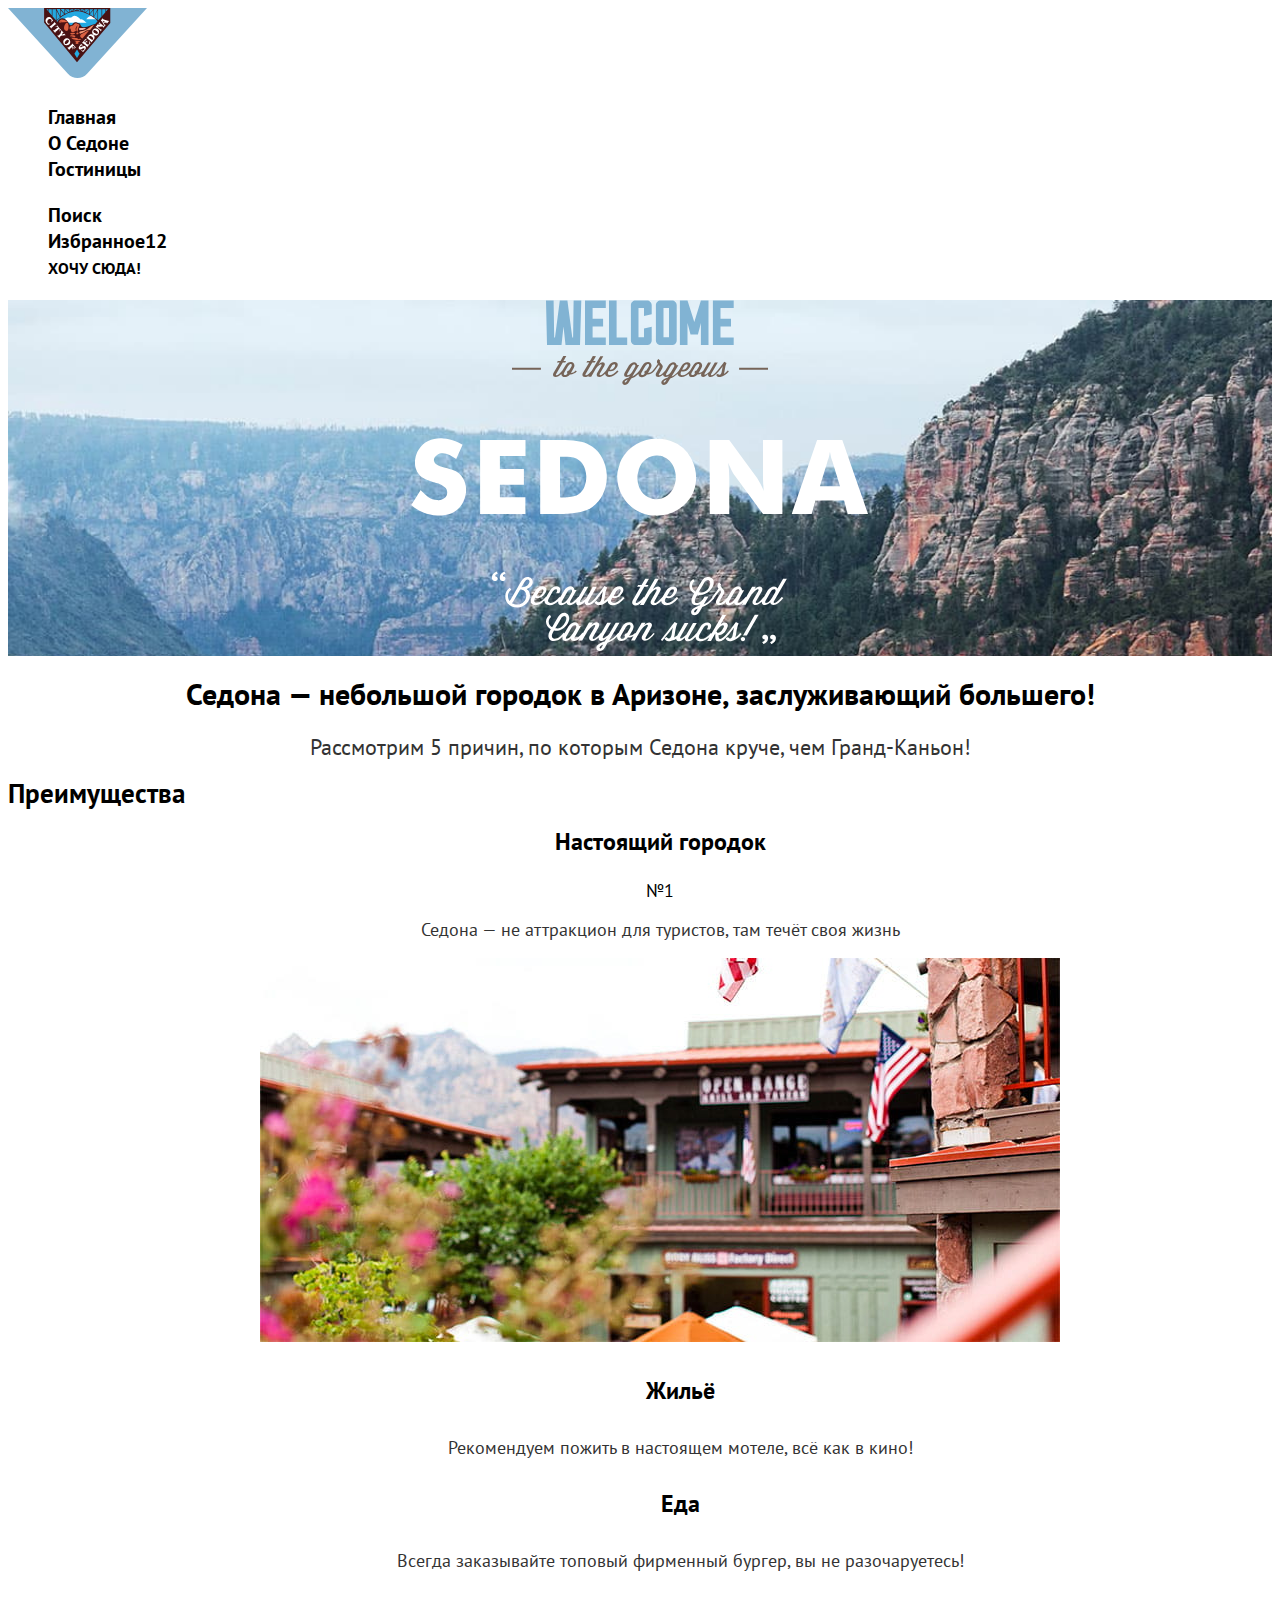
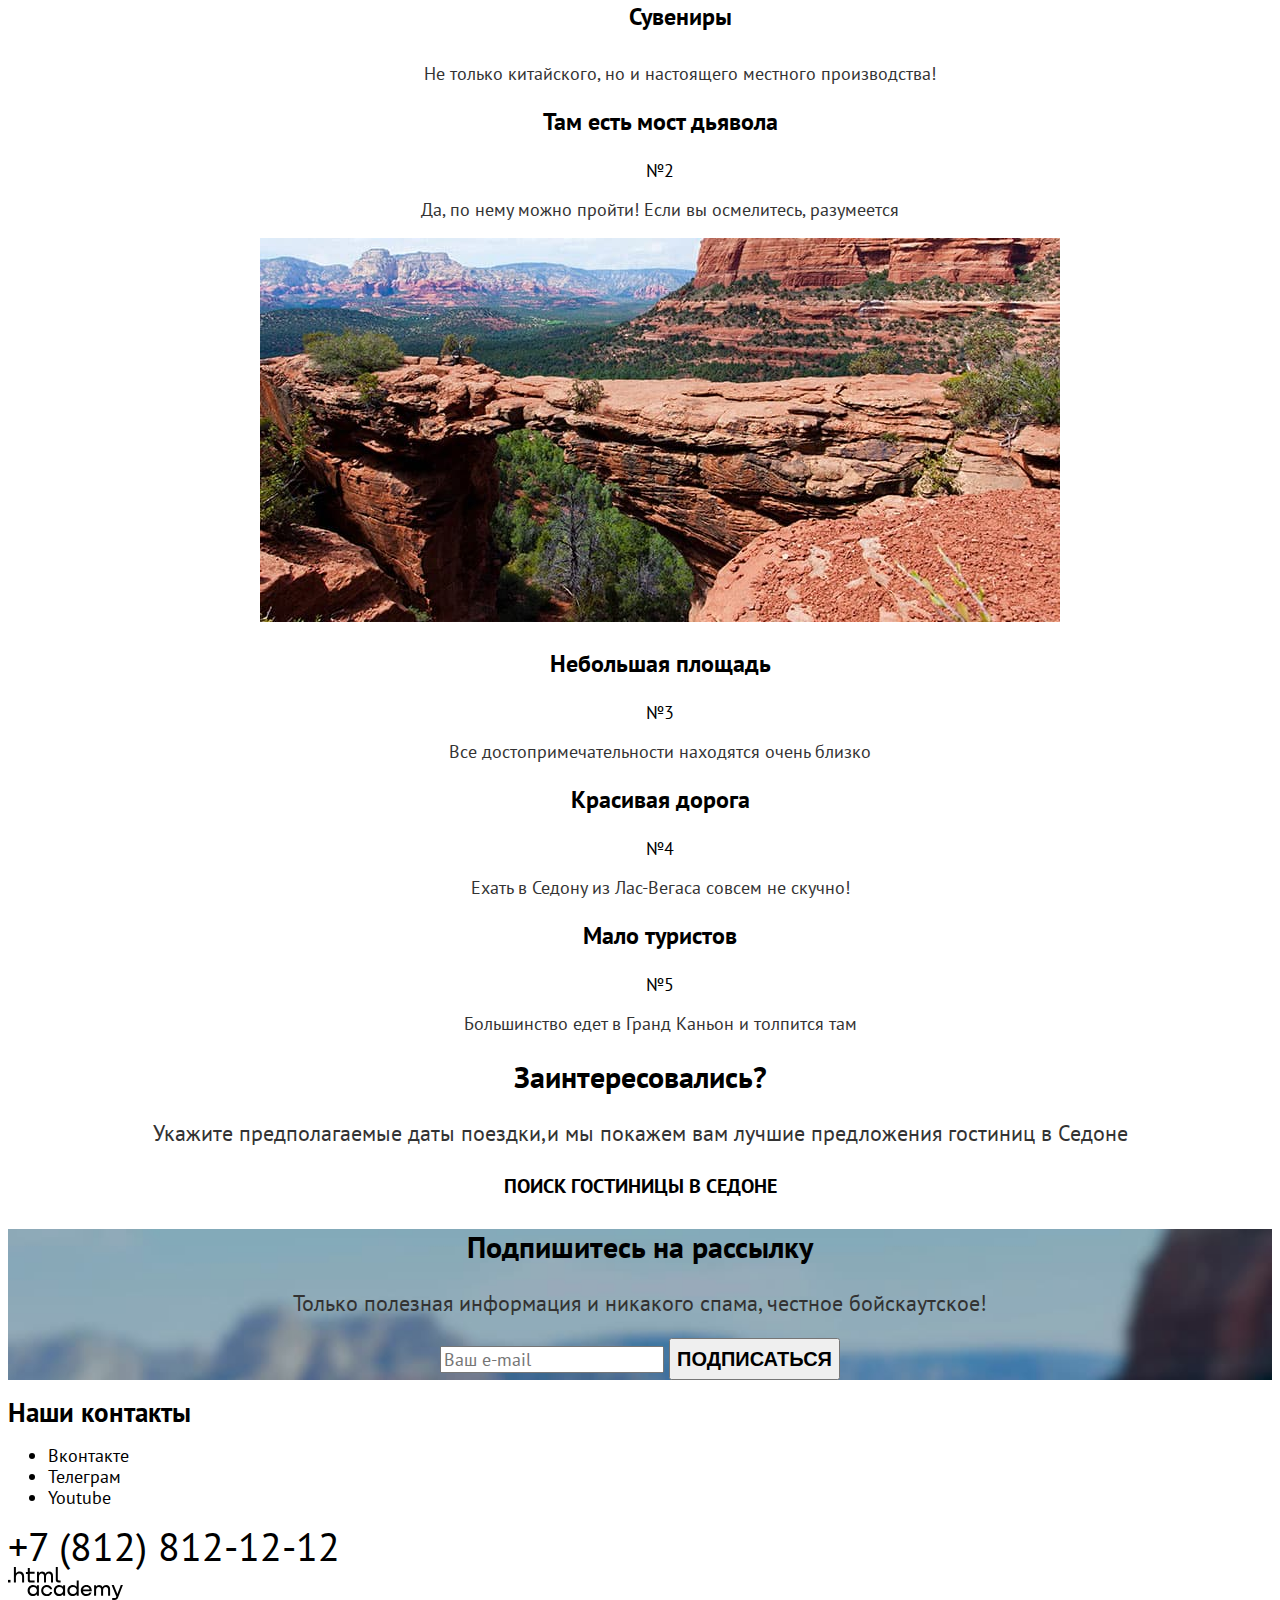
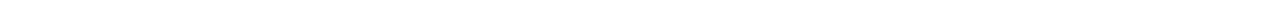
==== 5/index.html @ 90e7176a ":heavy_check_mark: Сборка #5" ====
<!DOCTYPE html>
<html lang="ru">
  <head>
    <meta charset="utf-8">
    <title>HTML Academy: Седона</title>
    <link rel="stylesheet" href="./styles/styles.css">
    <base href="https://htmlacademy-htmlcss.github.io/1695309-sedona-34/5/">
</head>
  <body>
    <header class="page-header">
      <img src="./images/logo.svg" width="139" height="70" alt="Логотип Седоны" class="logo">
      <nav class="navigation">
        <ul class="navigation-lis list">
          <li class="navigation-item"><a class="navigation-link current" current>Главная</a></li>
          <li class="navigation-item"><a href="#" class="navigation-link">О Седоне</a></li>
          <li class="navigation-item"><a href="./catalog.html" class="navigation-link">Гостиницы</a></li>
        </ul>
      </nav>
      <ul class="navigation-list navigation-user list">
        <li class="navigation-item"><a href="#" class="navigation-link"><span class="visually-hidden">Поиск</span></a></li>
        <li class="navigation-item"><a href="#" class="navigation-link"><span class="visually-hidden">Избранное</span><span>12</span></a></li>
        <li class="navigation-item"><a href="#" class="navigation-link button">Хочу сюда!</a></li>
      </ul>
    </header>

    <main class="main-index">
      <div class="main-hero">
        <img src="./images/welcome.svg" width="458" height="352" alt="На картинке написан текст: Welcome to the gorgeous Sedona. Because the Grand Canyon sucks!">
      </div>
      <h1 class="main-title">Седона — небольшой городок в Аризоне, заслуживающий большего!</h1>
      <p class="main-description">Рассмотрим 5 причин, по которым Седона круче, чем Гранд-Каньон!</p>

      <section class="advantages">
        <h2 class="visually-hidden">Преимущества</h2>
        <ol class="advantages-list list">
          <li class="advantages-item">
            <h3 class="advantages-title">Настоящий городок</h3>
            <span class="advantages-number">№1</span>
            <p class="advantages-description">Седона — не аттракцион для туристов, там течёт своя жизнь</p>
            <div>
              <img src="./images/advantage-photo-1.jpg" width="800" height="384" alt="Улица Седоны">
            </div>
              <ul class="advantages-list list">
                <li class="advantages-item">
                  <h4 class="advantages-title">Жильё</h4>
                  <p class="advantages-description">Рекомендуем пожить в настоящем мотеле, всё как в кино!</p>
                </li>
                <li class="advantages-item">
                  <h4 class="advantages-title">Еда</h4>
                  <p class="advantages-description">Всегда заказывайте топовый фирменный бургер, вы не разочаруетесь!</p>
                </li>
                <li class="advantages-item">
                  <h4 class="advantages-title">Сувениры</h4>
                  <p class="advantages-description">Не только китайского, но и настоящего местного производства!</p>
                </li>
              </ul>
          </li>
          <li class="advantages-item">
            <h3 class="advantages-title">Там есть мост дьявола</h3>
            <span class="advantages-number">№2</span>
            <p class="advantages-description">Да, по нему можно пройти! Если вы осмелитесь, разумеется</p>
            <div>
              <img src="./images/advantage-photo-2.jpg" width="800" height="384" alt="Мост дьявола">
            </div>
          </li>
          <li class="advantages-item">
            <h3 class="advantages-title">Небольшая площадь</h3>
            <span class="advantages-number">№3</span>
            <p class="advantages-description">Все достопримечательности находятся очень близко</p>
          </li>
          <li class="advantages-item">
            <h3 class="advantages-title">Красивая дорога</h3>
            <span class="advantages-number">№4</span>
            <p class="advantages-description">Ехать в Седону из Лас-Вегаса совсем не скучно!</p>
          </li>
          <li class="advantages-item">
            <h3 class="advantages-title">Мало туристов</h3>
            <span class="advantages-number">№5</span>
            <p class="advantages-description">Большинство едет в Гранд Каньон и толпится там</p>
          </li>
        </ol>
      </section>

      <section class="search-section">
        <h2 class="section-title">Заинтересовались?</h2>
        <p class="section-description">Укажите предполагаемые даты поездки,и мы покажем вам лучшие предложения гостиниц в Седоне</p>
        <a href="./catalog.html" class="button-section button-search">Поиск гостиницы в Седоне</a>
      </section>

      <section class="subscription-section">
        <h2 class="section-title">Подпишитесь на рассылку</h2>
        <p class="section-description">Только полезная информация и никакого спама, честное бойскаутское!</p>
        <form class="subscription-form" action="https://echo.htmlacademy.ru/" method="post">
          <input type="email" class="input-text" name="email" placeholder="Ваш e-mail">
          <button class="button-section button-subscibe" type="submit">Подписаться</button>
        </form>
      </section>
    </main>

    <footer class="page-footer">
      <h2 class="visually-hidden">Наши контакты</h2>
      <ul class="socials-list lis">
        <li class="socials-item">
          <a href="https://vk.com/htmlacademy" class="socials-link">
            <span class="visually-hidden">Вконтакте</span>
          </a>
        </li>
        <li class="socials-item">
          <a href="https://t.me/htmlacademy " class="socials-link">
            <span class="visually-hidden">Телеграм</span>
          </a>
        </li>
        <li class="socials-item">
          <a href="https://www.youtube.com/user/htmlacademyru" class="socials-link">
            <span class="visually-hidden">Youtube</span>
          </a>
        </li>
      </ul>
      <a href="tel:+78128121212" class="phone">+7 (812) 812-12-12</a>
      <div>
        <a href="https://htmlacademy.ru/" class="link logo-link">
          <img src="./images/logo_htmlacademy.svg" width="115" height="34" alt="Логотип HTML Академии">
        </a>
      </div>
    </footer>
  </body>
</html>
---- 5/styles/styles.css ----
@font-face {
  font-family: "PT Sans";
  font-style: normal;
  font-weight: 400;
  src: url("../fonts/ptsans-400.woff2") format("woff2");
  font-display: swap;
}

@font-face {
  font-family: "PT Sans";
  font-style: normal;
  font-weight: 700;
  src: url("../fonts/ptsans-700.woff2") format("woff2");
  font-display: swap;
}

body {
  font-family: "PT Sans", sans-serif;
  font-size: 18px;
  line-height: 21px;
  font-weight: 400;
  background-color: #ffffff;
  color: #000000;
}

/* Index page */

.page-header {
  font-weight: 700;
  font-size: 20px;
  line-height: 26px;
}

.list {
  list-style-type: none;
}

.navigation-link {
  color: inherit;
  text-align: center;
  text-decoration: none;
}

.main-hero {
  background-image: url("../images/index-background.jpg");
  background-size: 100% auto;
  background-repeat: no-repeat;
  text-align: center;
}

.main-title {
  font-size: 30px;
  line-height: 36px;
  text-align: center;
}

.main-description {
  font-size: 22px;
  line-height: 26px;
  text-align: center;
  color: #333333;
}

.advantages-item {
  text-align: center;
}

.advantages-title {
  font-size: 24px;
  line-height: 28px;
}

.advantages-description {
  color: #333333;
}

.search-section {
  text-align: center;
}

.section-title {
  font-size: 30px;
  line-height: 36px;
}

.section-description {
  font-size: 22px;
  line-height: 26px;
  color: #333333;
}

.subscription-section {
  background-image: url("../images/subscription-background.jpg");
  background-size: 100% auto;
  background-repeat: no-repeat;
  text-align: center;
}

.button {
  font-size: 16px;
  font-weight: 700;
  line-height: 20px;
  text-align: center;
  text-transform: uppercase;
}

.button-section {
  font-size: 20px;
  font-weight: 700;
  line-height: 36px;
  text-align: center;
  text-transform: uppercase;
}

.button-search {
  color: inherit;
  text-align: center;
  text-decoration: none;
}

.results a {
  color: inherit;
  text-align: center;
  text-decoration: none;
}

.input-text {
  font-family: inherit;
  font-size: 18px;
  line-height: 21px;
}

.phone {
  font-size: 40px;
  line-height: 40px;
  text-align: center;
  color: inherit;
  text-decoration: none;
}

.socials-link {
  color: inherit;
  text-align: center;
  text-decoration: none;
}

/* Catalog */

.filter-wrapper {
  background-image: url("../images/filter-background.jpg");
  background-size: cover;
  background-repeat: no-repeat;
  color: #ffffff;
}

.catalog-title {
  font-size: 60px;
  line-height: 78px;
}

.button-reset {
  font-size: 16px;
  line-height: 20px;
}

.breadcrumbs-link {
  font-size: 16px;
  line-height: inherit;
  text-decoration: none;
  color: #ffffff;
}

.filter-title {
  font-weight: 700;
  font-size: 20px;
  line-height: 26px;
}

.results {
  text-align: center;
}

.sort-list {
  font-family: inherit;
  font-size: 18px;
  line-height: 21px;
  color: #333333;
}

.results-title {
  font-size: 24px;
  line-height: 28px;
}

.score {
  font-size: 16px;
  line-height: 20px;
  text-align: center;
  text-transform: uppercase;
}

.results-number {
  font-family: inherit;
  font-size: 18px;
  line-height: 21px;
  color: #333333;
}

.pagination-link {
  font-size: 20px;
  font-weight: 700;
  line-height: 36px;
}
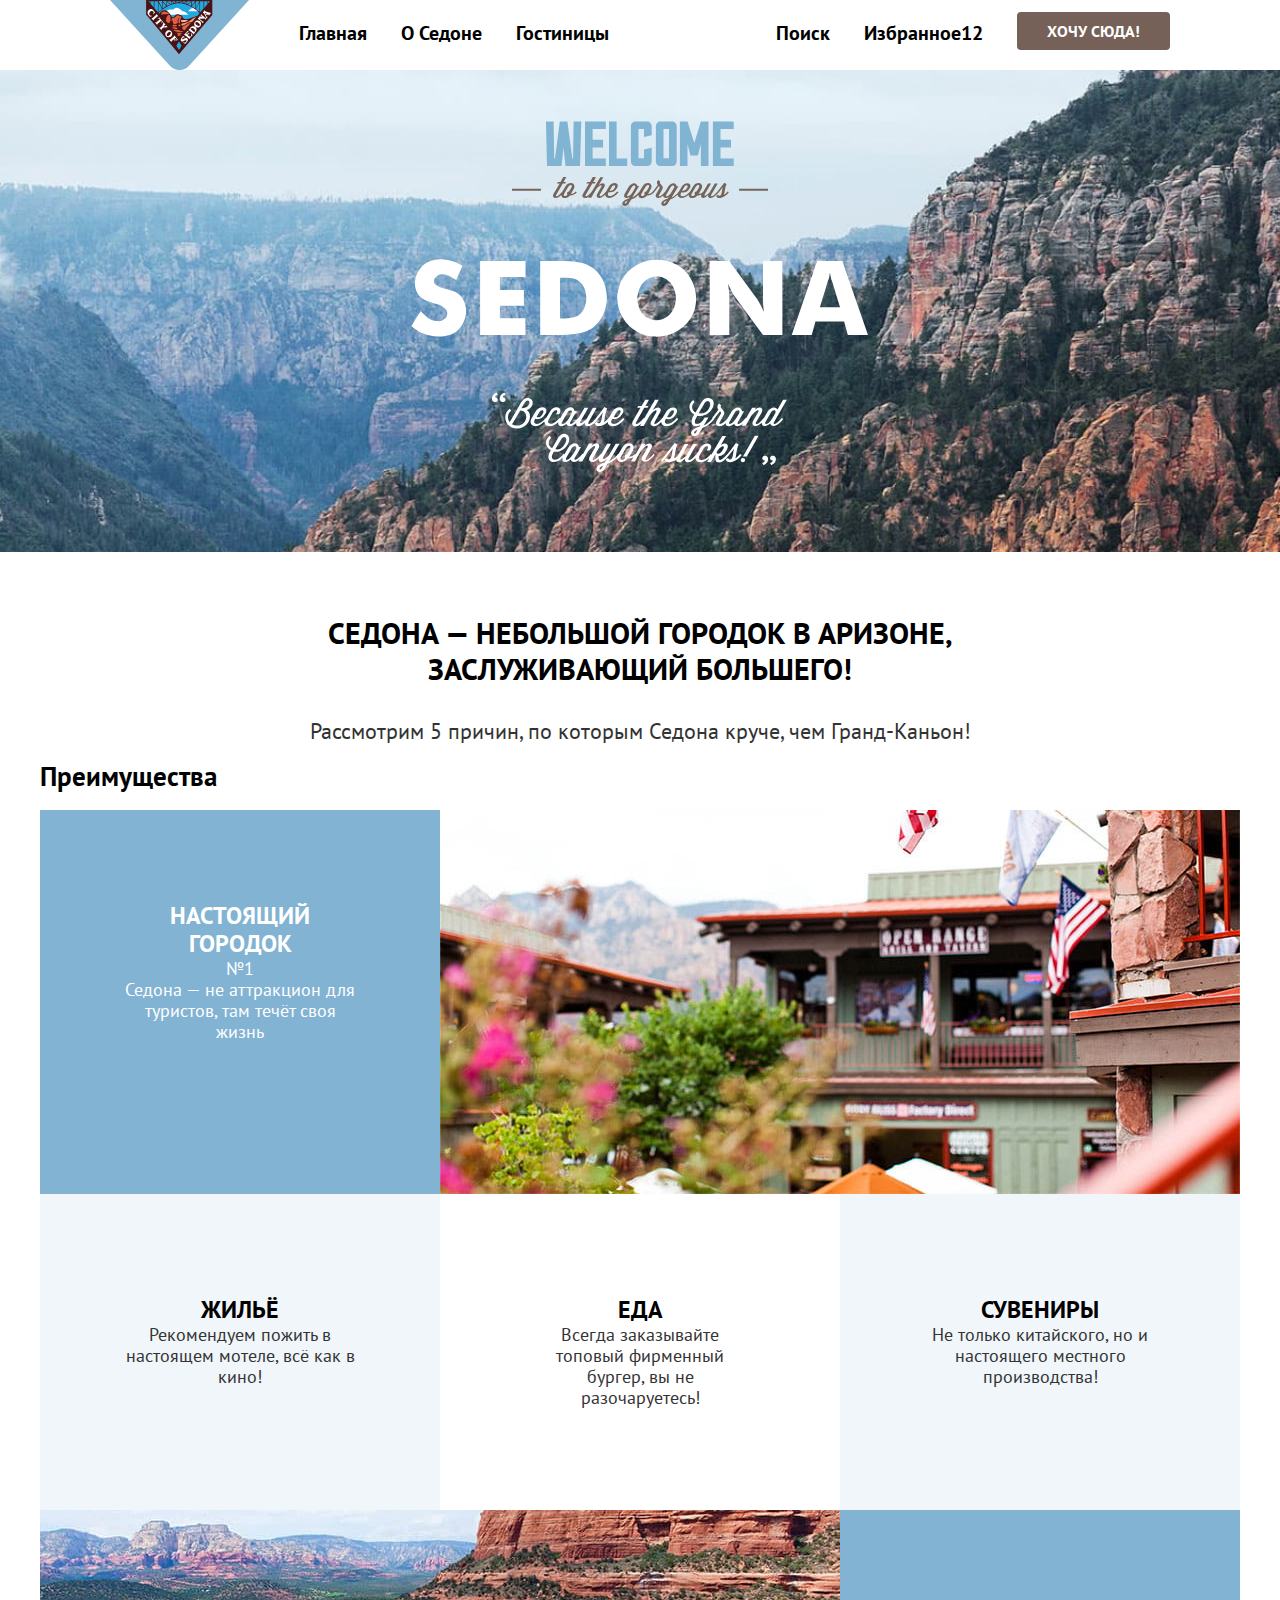
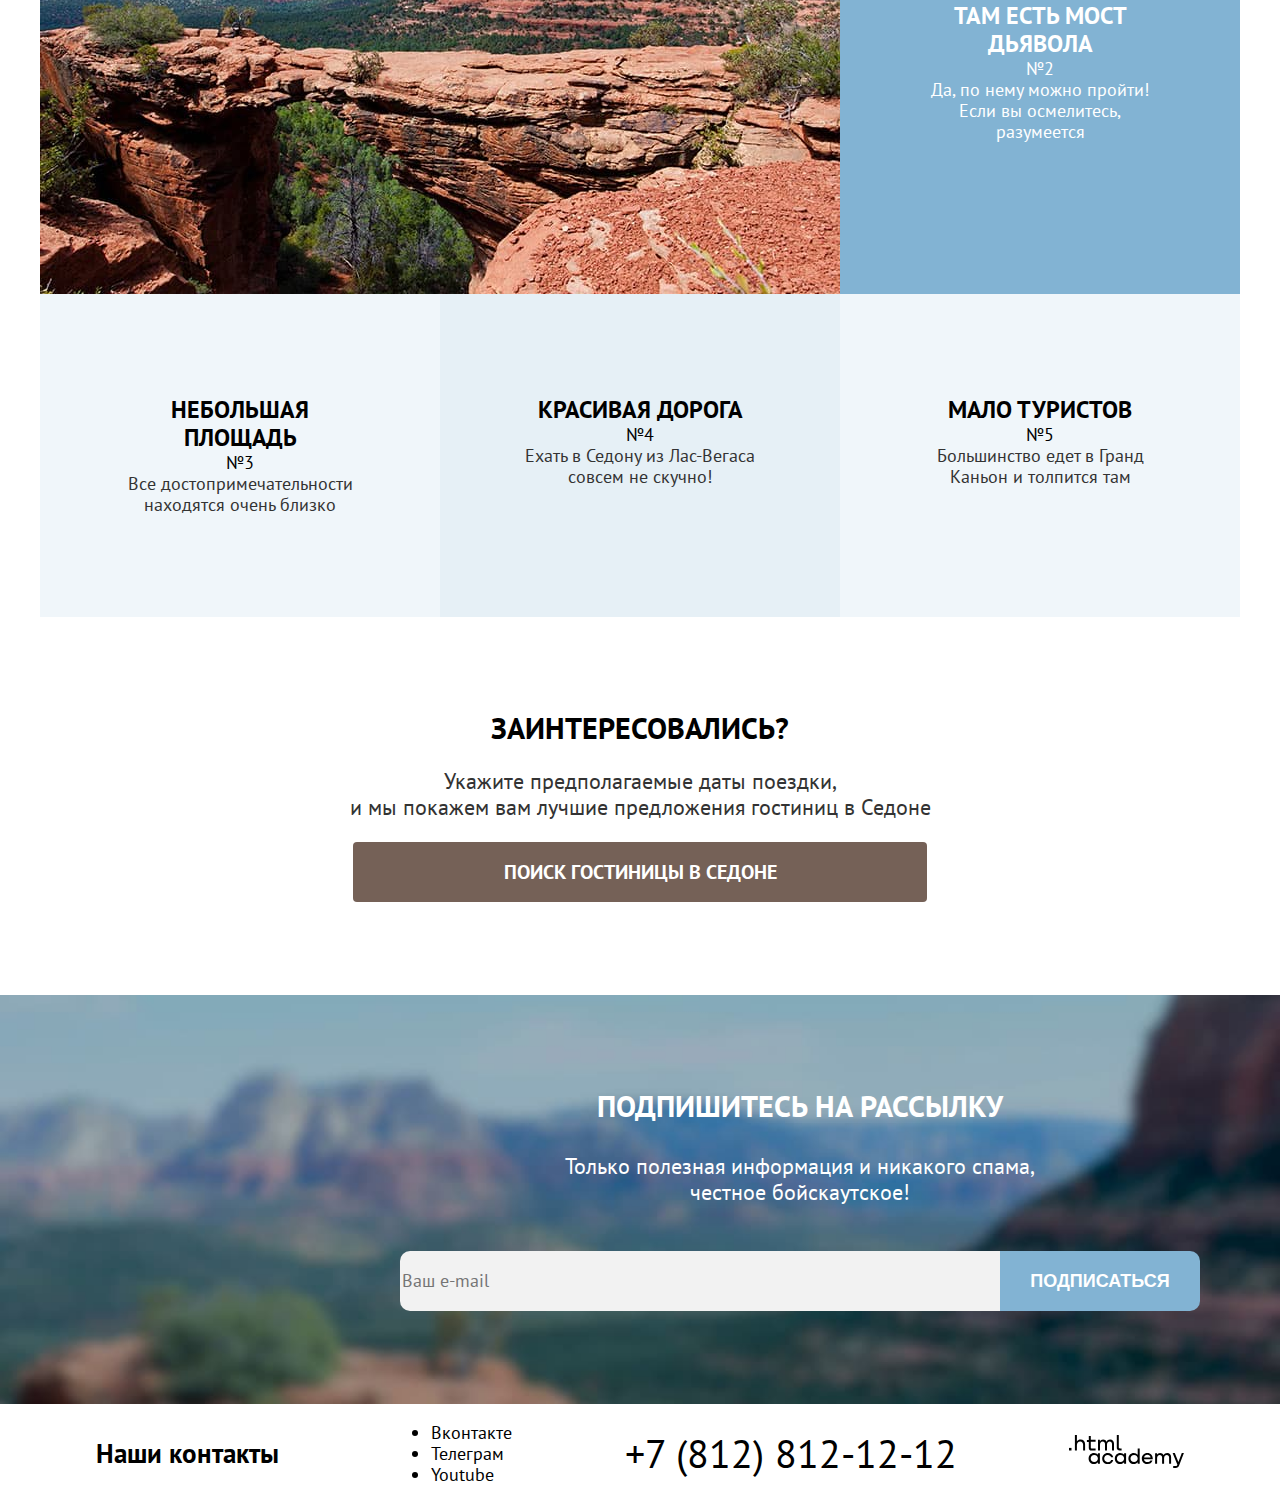
==== commit a613519a: ":heavy_check_mark: Сборка #5" ====
--- a/5/index.html
+++ b/5/index.html
@@ -7,97 +7,116 @@
     <base href="https://htmlacademy-htmlcss.github.io/1695309-sedona-34/5/">
 </head>
   <body>
-    <header class="page-header">
+    <header class="page-header container">
       <img src="./images/logo.svg" width="139" height="70" alt="Логотип Седоны" class="logo">
       <nav class="navigation">
-        <ul class="navigation-lis list">
+        <ul class="navigation-list list">
           <li class="navigation-item"><a class="navigation-link current" current>Главная</a></li>
           <li class="navigation-item"><a href="#" class="navigation-link">О Седоне</a></li>
           <li class="navigation-item"><a href="./catalog.html" class="navigation-link">Гостиницы</a></li>
         </ul>
       </nav>
-      <ul class="navigation-list navigation-user list">
+      <ul class="navigation-user list">
         <li class="navigation-item"><a href="#" class="navigation-link"><span class="visually-hidden">Поиск</span></a></li>
         <li class="navigation-item"><a href="#" class="navigation-link"><span class="visually-hidden">Избранное</span><span>12</span></a></li>
-        <li class="navigation-item"><a href="#" class="navigation-link button">Хочу сюда!</a></li>
+        <li class="navigation-item"><a href="#" class="navigation-link button button-want">Хочу сюда!</a></li>
       </ul>
     </header>
 
-    <main class="main-index">
+    <main class="main">
       <div class="main-hero">
-        <img src="./images/welcome.svg" width="458" height="352" alt="На картинке написан текст: Welcome to the gorgeous Sedona. Because the Grand Canyon sucks!">
+        <div class="hero-image container">
+          <img src="./images/welcome.svg" width="458" height="352" alt="На картинке написан текст: Welcome to the gorgeous Sedona. Because the Grand Canyon sucks!">
+        </div>
       </div>
-      <h1 class="main-title">Седона — небольшой городок в Аризоне, заслуживающий большего!</h1>
-      <p class="main-description">Рассмотрим 5 причин, по которым Седона круче, чем Гранд-Каньон!</p>
 
-      <section class="advantages">
+      <div class="main-text container">
+        <h1 class="main-title">Седона — небольшой городок в Аризоне, заслуживающий большего!</h1>
+        <p class="main-description">Рассмотрим 5 причин, по которым Седона круче, чем Гранд-Каньон!</p>
+      </div>
+
+      <section class="advantages container">
         <h2 class="visually-hidden">Преимущества</h2>
         <ol class="advantages-list list">
-          <li class="advantages-item">
-            <h3 class="advantages-title">Настоящий городок</h3>
-            <span class="advantages-number">№1</span>
-            <p class="advantages-description">Седона — не аттракцион для туристов, там течёт своя жизнь</p>
+          <li>
+            <div class="row row-one">
+              <div class="advantages-item">
+                <h3 class="advantages-title">Настоящий городок</h3>
+                <span class="advantages-number">№1</span>
+                <p class="advantages-description">Седона — не аттракцион для туристов, там течёт своя жизнь</p>
+              </div>
+              <div>
+                <img src="./images/advantage-photo-1.jpg" class="image" width="800" height="384" alt="Улица Седоны">
+              </div>
+            </div>
+
+            <ul class="row row-two list">
+              <li class="advantages-item light-blue">
+                <h4 class="advantages-title">Жильё</h4>
+                <p class="advantages-description">Рекомендуем пожить в настоящем мотеле, всё как в кино!</p>
+              </li>
+              <li class="advantages-item">
+                <h4 class="advantages-title">Еда</h4>
+                <p class="advantages-description">Всегда заказывайте топовый фирменный бургер, вы не разочаруетесь!</p>
+              </li>
+              <li class="advantages-item light-blue">
+                <h4 class="advantages-title">Сувениры</h4>
+                <p class="advantages-description">Не только китайского, но и настоящего местного производства!</p>
+              </li>
+            </ul>
+          </li>
+
+          <li class="row row-three">
+            <div class="advantages-item dark-blue">
+              <h3 class="advantages-title">Там есть мост дьявола</h3>
+              <span class="advantages-number">№2</span>
+              <p class="advantages-description">Да, по нему можно пройти! Если вы осмелитесь, разумеется</p>
+            </div>
+
             <div>
-              <img src="./images/advantage-photo-1.jpg" width="800" height="384" alt="Улица Седоны">
-            </div>
-              <ul class="advantages-list list">
-                <li class="advantages-item">
-                  <h4 class="advantages-title">Жильё</h4>
-                  <p class="advantages-description">Рекомендуем пожить в настоящем мотеле, всё как в кино!</p>
-                </li>
-                <li class="advantages-item">
-                  <h4 class="advantages-title">Еда</h4>
-                  <p class="advantages-description">Всегда заказывайте топовый фирменный бургер, вы не разочаруетесь!</p>
-                </li>
-                <li class="advantages-item">
-                  <h4 class="advantages-title">Сувениры</h4>
-                  <p class="advantages-description">Не только китайского, но и настоящего местного производства!</p>
-                </li>
-              </ul>
-          </li>
-          <li class="advantages-item">
-            <h3 class="advantages-title">Там есть мост дьявола</h3>
-            <span class="advantages-number">№2</span>
-            <p class="advantages-description">Да, по нему можно пройти! Если вы осмелитесь, разумеется</p>
-            <div>
-              <img src="./images/advantage-photo-2.jpg" width="800" height="384" alt="Мост дьявола">
+              <img src="./images/advantage-photo-2.jpg" class="image" width="800" height="384" alt="Мост дьявола">
             </div>
           </li>
-          <li class="advantages-item">
-            <h3 class="advantages-title">Небольшая площадь</h3>
-            <span class="advantages-number">№3</span>
-            <p class="advantages-description">Все достопримечательности находятся очень близко</p>
-          </li>
-          <li class="advantages-item">
-            <h3 class="advantages-title">Красивая дорога</h3>
-            <span class="advantages-number">№4</span>
-            <p class="advantages-description">Ехать в Седону из Лас-Вегаса совсем не скучно!</p>
-          </li>
-          <li class="advantages-item">
-            <h3 class="advantages-title">Мало туристов</h3>
-            <span class="advantages-number">№5</span>
-            <p class="advantages-description">Большинство едет в Гранд Каньон и толпится там</p>
-          </li>
+          <div class="row row-four">
+            <li class="advantages-item light-blue">
+              <h3 class="advantages-title">Небольшая площадь</h3>
+              <span class="advantages-number">№3</span>
+              <p class="advantages-description">Все достопримечательности находятся очень близко</p>
+            </li>
+            <li class="advantages-item blue">
+              <h3 class="advantages-title">Красивая дорога</h3>
+              <span class="advantages-number">№4</span>
+              <p class="advantages-description">Ехать в Седону из Лас-Вегаса совсем не скучно!</p>
+            </li>
+            <li class="advantages-item light-blue">
+              <h3 class="advantages-title">Мало туристов</h3>
+              <span class="advantages-number">№5</span>
+              <p class="advantages-description">Большинство едет в Гранд Каньон и толпится там</p>
+            </li>
+          </div>
+
         </ol>
       </section>
 
-      <section class="search-section">
+      <section class="search-section container">
         <h2 class="section-title">Заинтересовались?</h2>
-        <p class="section-description">Укажите предполагаемые даты поездки,и мы покажем вам лучшие предложения гостиниц в Седоне</p>
+        <p class="section-description">Укажите предполагаемые даты поездки,<br>и мы покажем вам лучшие предложения гостиниц в Седоне</p>
         <a href="./catalog.html" class="button-section button-search">Поиск гостиницы в Седоне</a>
       </section>
 
       <section class="subscription-section">
-        <h2 class="section-title">Подпишитесь на рассылку</h2>
-        <p class="section-description">Только полезная информация и никакого спама, честное бойскаутское!</p>
-        <form class="subscription-form" action="https://echo.htmlacademy.ru/" method="post">
-          <input type="email" class="input-text" name="email" placeholder="Ваш e-mail">
-          <button class="button-section button-subscibe" type="submit">Подписаться</button>
-        </form>
+        <div class="container">
+          <h2 class="section-title">Подпишитесь на рассылку</h2>
+          <p class="section-description">Только полезная информация и никакого спама,<br> честное бойскаутское!</p>
+          <form class="subscription-form" action="https://echo.htmlacademy.ru/" method="post">
+            <input type="email" class="input-text" name="email" placeholder="Ваш e-mail">
+            <button class="button-section button-subscibe" type="submit">Подписаться</button>
+          </form>
+        </div>
       </section>
     </main>
 
-    <footer class="page-footer">
+    <footer class="page-footer container">
       <h2 class="visually-hidden">Наши контакты</h2>
       <ul class="socials-list lis">
         <li class="socials-item">
--- a/5/styles/styles.css
+++ b/5/styles/styles.css
@@ -14,8 +14,22 @@
   font-display: swap;
 }
 
+*,
+::before,
+::after {
+  box-sizing: border-box;
+}
+
+html {
+  height: 100%;
+}
+
 body {
-  font-family: "PT Sans", sans-serif;
+  display: flex;
+  flex-direction: column;
+  min-height: 100%;
+  margin: 0;
+  font-family: "PT Sans", "Arial", sans-serif;
   font-size: 18px;
   line-height: 21px;
   font-weight: 400;
@@ -23,23 +37,80 @@
   color: #000000;
 }
 
+.container {
+  width: 1200px;
+  margin: 0 auto;
+}
+
+.list {
+  margin: 0;
+  padding: 0;
+  list-style-type: none;
+}
+
+.main {
+  flex-grow: 1;
+}
+
 /* Index page */
 
+/* Header */
+
 .page-header {
+  display: flex;
+  min-height: 64px;
+  padding: 0 70px;
   font-weight: 700;
+}
+
+.logo {
+  margin-right: 30px;
+}
+
+.navigation {
+  max-width: 450px;
+  margin-right: auto;
+  padding: 20px;
+}
+
+.navigation-list {
+  display: flex;
+}
+
+.navigation-item:not(:last-child) {
+  margin-right: 34px;
+}
+
+.navigation-link {
   font-size: 20px;
   line-height: 26px;
-}
-
-.list {
-  list-style-type: none;
-}
-
-.navigation-link {
   color: inherit;
   text-align: center;
   text-decoration: none;
 }
+
+.navigation-user {
+  display: flex;
+  padding: 20px 0;
+}
+
+.button {
+  font-size: 16px;
+  font-weight: 700;
+  line-height: 20px;
+  text-align: center;
+  border-radius: 4px;
+  text-transform: uppercase;
+  color: #ffffff;
+  background-color: #756157;
+}
+
+.button-want {
+  width: 160px;
+  padding: 9px 30px;
+}
+
+/* Main Hero */
 
 .main-hero {
   background-image: url("../images/index-background.jpg");
@@ -48,39 +119,110 @@
   text-align: center;
 }
 
+.hero-image {
+  padding-top: 51px;
+  padding-bottom: 75px;
+  margin-bottom: 63px;
+}
+
+.main-text {
+  max-width: 700px;
+}
+
 .main-title {
+  margin: 0;
+  margin-bottom: 31px;
   font-size: 30px;
   line-height: 36px;
   text-align: center;
+  text-transform: uppercase;
 }
 
 .main-description {
+  margin: 0;
   font-size: 22px;
   line-height: 26px;
   text-align: center;
   color: #333333;
 }
 
+/* Advanatages */
+
 .advantages-item {
+  width: 400px;
   text-align: center;
 }
 
 .advantages-title {
+  margin: 0;
   font-size: 24px;
   line-height: 28px;
+  text-transform: uppercase;
+}
+
+.advantages-number {
+  font-size: 18px;
+  line-height: 21px;
 }
 
 .advantages-description {
+  margin: 0;
+  font-size: 18px;
+  line-height: 21px;
   color: #333333;
 }
 
+.image {
+  vertical-align: middle;
+}
+
+/* Flex advantages */
+
+.row {
+  display: flex;
+}
+
+.row-three {
+  flex-direction: row-reverse;
+}
+
+.row-two .advantages-item,
+.row-four .advantages-item {
+  padding: 102px 85px;
+}
+
+.row-one .advantages-item,
+.row-three .advantages-item {
+  padding: 92px 85px;
+  color: #ffffff;
+  background-color: #82b3d3;
+}
+
+.row-one .advantages-description,
+.row-three .advantages-description {
+  color: #ffffff;
+}
+
+.blue {
+  background-color: #e6f0f6;
+}
+
+.light-blue {
+  background-color: #f0f6fa;
+}
+
+/* Search */
+
 .search-section {
+  padding: 93px 300px;
   text-align: center;
 }
 
 .section-title {
+  margin: 0;
   font-size: 30px;
   line-height: 36px;
+  text-transform: uppercase;
 }
 
 .section-description {
@@ -89,45 +231,75 @@
   color: #333333;
 }
 
+.button-section {
+  padding: 12px 15px;
+  font-size: 20px;
+  font-weight: 700;
+  line-height: 36px;
+  text-align: center;
+  text-transform: uppercase;
+  background-color: #756157;
+  color: #ffffff;
+}
+
+.button-search {
+  display: block;
+  width: 574px;
+  margin: 0 auto;
+  border-radius: 4px;
+  text-decoration: none;
+}
+
+/* Subscibe  */
+
 .subscription-section {
+  padding: 93px 200px;
   background-image: url("../images/subscription-background.jpg");
   background-size: 100% auto;
   background-repeat: no-repeat;
   text-align: center;
 }
 
-.button {
-  font-size: 16px;
-  font-weight: 700;
-  line-height: 20px;
-  text-align: center;
-  text-transform: uppercase;
-}
-
-.button-section {
-  font-size: 20px;
-  font-weight: 700;
-  line-height: 36px;
-  text-align: center;
-  text-transform: uppercase;
-}
-
-.button-search {
-  color: inherit;
-  text-align: center;
-  text-decoration: none;
-}
-
-.results a {
-  color: inherit;
-  text-align: center;
-  text-decoration: none;
+.subscription-section .section-title {
+  margin-bottom: 29px;
+  color: #ffffff;
+}
+
+.subscription-section .section-description {
+  margin-bottom: 46px;
+  color: #ffffff;
+}
+
+.button-subscibe {
+  width: 200px;
+  font-size: 18px;
+  border-radius: 0 10px 10px 0;
+  background-color: #82b3d3;
+  border: none;
+  cursor: pointer;
+}
+
+.subscription-form {
+  display: flex;
+  justify-content: center;
 }
 
 .input-text {
+  width: 600px;
+  border-radius: 10px 0 0 10px;
+  border: none;
+  background-color: #f2f2f2;
   font-family: inherit;
   font-size: 18px;
   line-height: 21px;
+}
+
+/* Footer */
+
+.page-footer {
+  display: flex;
+  justify-content: space-around;
+  align-items: center;
 }
 
 .phone {
@@ -144,7 +316,7 @@
   text-decoration: none;
 }
 
-/* Catalog */
+/* Catalog раge*/
 
 .filter-wrapper {
   background-image: url("../images/filter-background.jpg");
@@ -153,14 +325,42 @@
   color: #ffffff;
 }
 
+/* Catalog filter-form */
+
+.filter-container {
+  padding: 35px 70px 70px;
+}
+
 .catalog-title {
+  margin: 0;
   font-size: 60px;
   line-height: 78px;
+}
+
+.filter-form {
+  display: flex;
+}
+
+.filter-title {
+  font-weight: 700;
+  font-size: 20px;
+  line-height: 26px;
+}
+
+.option-label {
+  font-size: 18px;
+  line-height: 21px;
 }
 
 .button-reset {
   font-size: 16px;
   line-height: 20px;
+}
+
+/* Breadcrumbs */
+
+.breadcrumbs {
+  display: flex;
 }
 
 .breadcrumbs-link {
@@ -170,29 +370,72 @@
   color: #ffffff;
 }
 
-.filter-title {
-  font-weight: 700;
-  font-size: 20px;
-  line-height: 26px;
-}
-
-.results {
-  text-align: center;
+/* Results section */
+
+.header-wrapper {
+  display: flex;
+  padding: 50px 72px 55px;
 }
 
 .sort-list {
+  width: 287px;
+  max-height: 48px;
+  margin: 0;
+  padding: 14px;
+  margin-left: auto;
   font-family: inherit;
   font-size: 18px;
   line-height: 21px;
   color: #333333;
+}
+
+/* Result cards */
+
+.results a {
+  text-decoration: none;
+}
+
+.results-list {
+  display: flex;
+  justify-content: space-between;
+  flex-wrap: wrap;
+  padding: 0 72px;
+}
+
+.results-item {
+  width: 340px;
+  padding: 20px;
 }
 
 .results-title {
   font-size: 24px;
   line-height: 28px;
+  color: #000000;
+}
+
+.results-description {
+  display: flex;
+  justify-content: space-between;
+}
+
+.results-type {
+  display: inline-block;
+  width: 140px;
+  font-size: 18px;
+  line-height: 21px;
+}
+
+.results-price {
+  display: inline-block;
+  width: 140px;
+  font-size: 18px;
+  line-height: 21px;
 }
 
 .score {
+  padding: 9px 32px;
+  background-color: #f2f2f2;
+  border-radius: 4px;
   font-size: 16px;
   line-height: 20px;
   text-align: center;
@@ -200,24 +443,84 @@
 }
 
 .results-number {
+  width: 160px;
+  min-height: 48px;
   font-family: inherit;
   font-size: 18px;
   line-height: 21px;
   color: #333333;
 }
 
+.button-wrap {
+  display: flex;
+  justify-content: space-between;
+}
+
+.button-more {
+  width: 140px;
+  padding: 9px 15px;
+  color: #ffffff;
+}
+
+.button-favorite {
+  width: 140px;
+  padding: 9px 15px;
+  background-color: #82b3d3;
+}
+
+.button-active{
+  background-color: #7db54f;
+}
+
+/* Pagination */
+
+.pagination {
+  display: flex;
+  justify-content: space-between;
+  padding: 30px 71px;
+}
+
+.pagination-list {
+  display: flex;
+}
+
+.pagination-item {
+  margin-right: 8px;
+  text-align: center;
+  width: 55px;
+  height: 55px;
+  background-color: #82b3d3;
+}
+
+.pagination-item:last-child {
+  margin-right: 0
+}
+
 .pagination-link {
+  color: #ffffff;
   font-size: 20px;
   font-weight: 700;
   line-height: 36px;
 }
 
-
-
-
-
-
-
-
-
-
+.current-page {
+  background-color: #f2f2f2;
+}
+
+.current-page .pagination-link {
+  color: #000000;
+}
+
+/* Subscpiption */
+
+.subscription-catalog {
+  background-image: none;
+}
+
+.subscription-catalog .section-title {
+  color: #000000;
+}
+
+.subscription-catalog .section-description {
+  color: #333333;
+}
